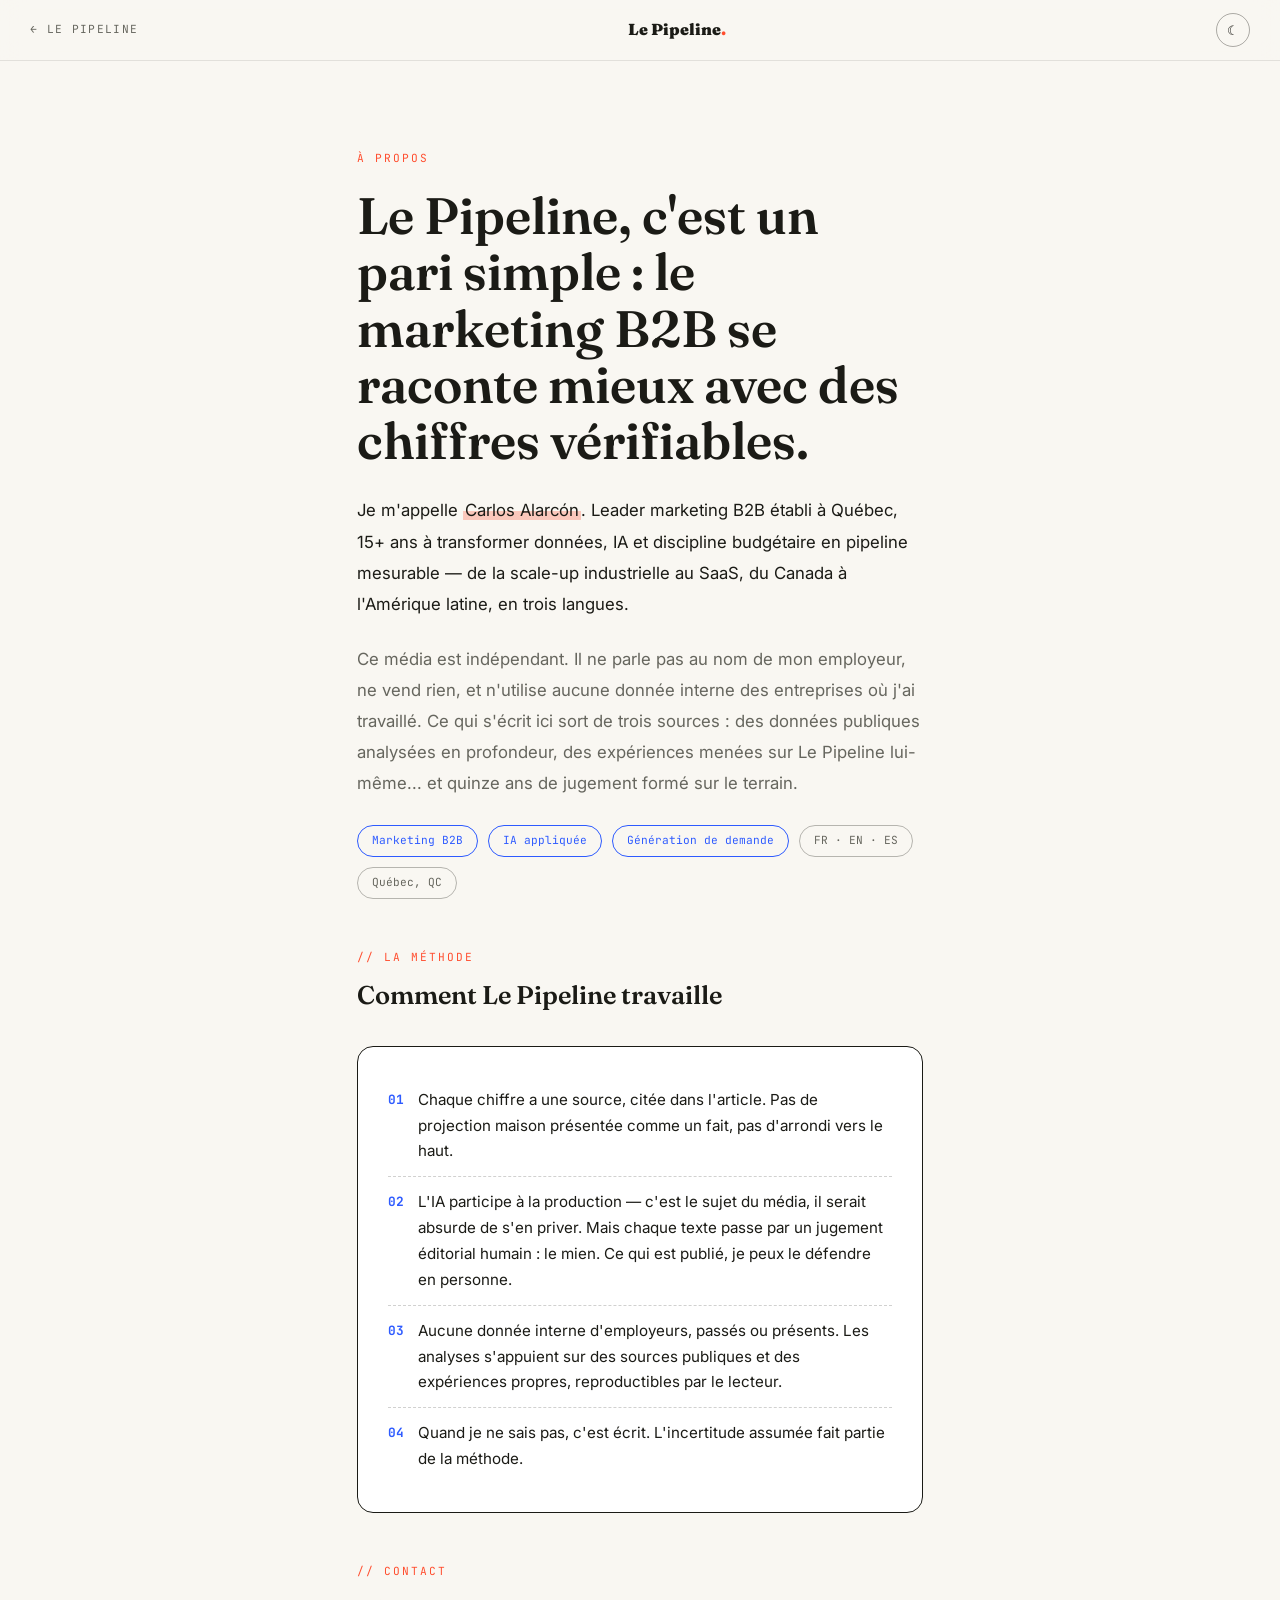
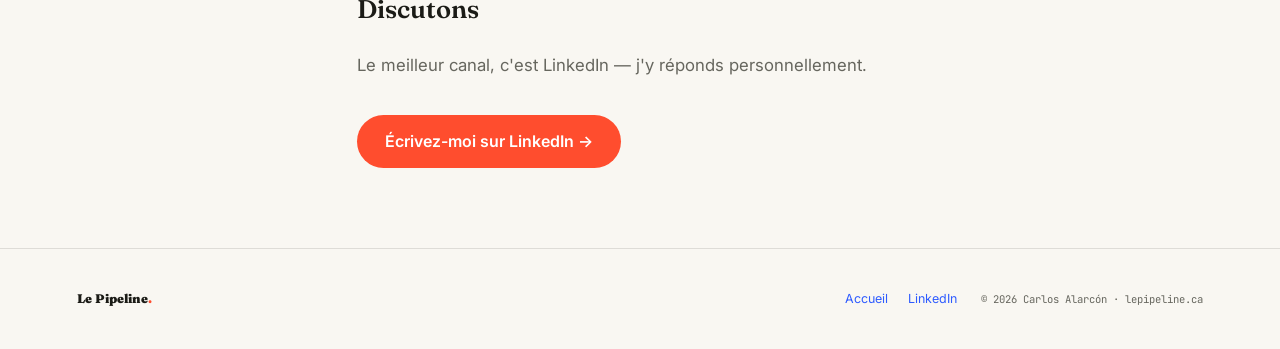
==== a-propos.html @ 9fed9476 "Le Pipeline v1 — site statique (home, article 965 milliards, à-propos, SEO)" ====
<!DOCTYPE html>
<html lang="fr">
<head>
<meta charset="UTF-8">
<meta name="viewport" content="width=device-width, initial-scale=1.0">
<title>À propos — Le Pipeline, par Carlos Alarcón</title>
<link rel="canonical" href="https://lepipeline.ca/a-propos.html">
<meta name="description" content="Qui écrit Le Pipeline : Carlos Alarcón, leader marketing B2B établi à Québec. 15+ ans, FR/EN/ES, et une méthode : des chiffres sourcés, zéro théorie recyclée.">
<script type="application/ld+json">
{"@context":"https://schema.org","@type":"ProfilePage","mainEntity":{"@type":"Person","name":"Carlos Alarcón","jobTitle":"Leader marketing B2B","description":"Leader marketing B2B établi à Québec. 15+ ans à transformer données, IA et discipline budgétaire en pipeline mesurable.","address":{"@type":"PostalAddress","addressLocality":"Québec","addressRegion":"QC","addressCountry":"CA"},"knowsLanguage":["fr","en","es"],"knowsAbout":["Marketing B2B","Génération de demande","Intelligence artificielle appliquée au marketing","Marketing operations","Go-to-Market international"],"sameAs":["https://ca.linkedin.com/in/alarconmarketing"],"url":"https://lepipeline.ca"}}
</script>
<link rel="preconnect" href="https://fonts.googleapis.com">
<link href="https://fonts.googleapis.com/css2?family=Fraunces:ital,opsz,wght@0,9..144,300;0,9..144,600;0,9..144,900;1,9..144,400&family=Inter:wght@400;500;600;700&family=JetBrains+Mono:wght@400;600&display=swap" rel="stylesheet">
<style>
  body[data-theme="dark"]{--bg:#0B0B10;--bg-2:#12121A;--fg:#F2EFE9;--dim:#9a9aa3;--fg-rgb:242,239,233;--glass:rgba(11,11,16,.75);--card:#12121A;--blue:#4D7CFE;}
  body[data-theme="light"]{--bg:#F9F7F2;--bg-2:#EFEBE2;--fg:#1B1B16;--dim:#66665e;--fg-rgb:27,27,22;--glass:rgba(249,247,242,.8);--card:#FFFFFF;--blue:#2E5BFF;}
  :root{--hot:#FF4D2E;--mono:'JetBrains Mono',ui-monospace,monospace;}
  *{margin:0;padding:0;box-sizing:border-box}
  body{background:var(--bg);color:var(--fg);font-family:'Inter',sans-serif;line-height:1.6;transition:background .6s,color .6s}
  ::selection{background:var(--hot);color:#fff}
  .topbar{position:fixed;top:0;left:0;right:0;z-index:50;display:flex;justify-content:space-between;align-items:center;
    padding:13px 30px;background:var(--glass);backdrop-filter:blur(12px);border-bottom:1px solid rgba(var(--fg-rgb),.1)}
  .topbar a{text-decoration:none;color:var(--fg)}
  .topbar .brand{font-family:'Fraunces',serif;font-weight:900;font-size:1rem}
  .topbar .back{font-family:var(--mono);font-size:.7rem;letter-spacing:.12em;color:var(--dim)}
  .theme-btn{width:34px;height:34px;border-radius:50%;border:1px solid rgba(var(--fg-rgb),.35);background:transparent;color:var(--fg);cursor:pointer}
  .wrap{max-width:720px;margin:0 auto;padding:150px 6vw 80px}
  .kicker{font-family:var(--mono);font-size:.7rem;letter-spacing:.18em;text-transform:uppercase;color:var(--hot);margin-bottom:20px}
  h1{font-family:'Fraunces',serif;font-weight:600;font-size:clamp(2rem,4.5vw,3.2rem);line-height:1.1;margin-bottom:26px}
  .wrap p{font-size:1.05rem;line-height:1.85;margin-bottom:24px;color:var(--fg)}
  .wrap p.dim{color:var(--dim)}
  mark{background:linear-gradient(transparent 55%, rgba(255,77,46,.28) 55%);color:inherit;padding:0 2px}
  .chips{display:flex;flex-wrap:wrap;gap:10px;margin:26px 0 40px}
  .chip{font-family:var(--mono);font-size:.7rem;border:1px solid rgba(var(--fg-rgb),.3);border-radius:99px;padding:6px 14px;color:var(--dim)}
  .chip.blue{border-color:var(--blue);color:var(--blue)}
  h2{font-family:'Fraunces',serif;font-weight:600;font-size:1.6rem;margin:50px 0 20px}
  h2 .no{font-family:var(--mono);font-size:.7rem;color:var(--hot);display:block;letter-spacing:.18em;margin-bottom:8px;font-weight:400}
  .methode{border:1.5px solid var(--fg);border-radius:16px;padding:28px 30px;background:var(--card);margin:30px 0}
  .methode .row{display:flex;gap:14px;padding:12px 0;border-bottom:1px dashed rgba(var(--fg-rgb),.2);font-size:.95rem;line-height:1.7}
  .methode .row:last-child{border-bottom:none}
  .methode .row b{color:var(--blue);font-family:var(--mono);font-size:.8rem;flex-shrink:0;padding-top:2px}
  .cta{display:inline-block;margin-top:10px;padding:14px 28px;border-radius:99px;font-weight:600;background:var(--hot);color:#fff;text-decoration:none}
  footer{border-top:1px solid rgba(var(--fg-rgb),.12);padding:40px 6vw;display:flex;justify-content:space-between;flex-wrap:wrap;gap:16px;font-size:.78rem;color:var(--dim)}
  footer .fbrand{font-family:'Fraunces',serif;font-weight:900;color:var(--fg)}
  footer a{color:var(--blue);text-decoration:none;margin-left:20px}
</style>
</head>
<body data-theme="light">
<div class="topbar">
  <a class="back" href="/">← LE PIPELINE</a>
  <a class="brand" href="/">Le Pipeline<span style="color:var(--hot)">.</span></a>
  <button class="theme-btn" id="themeBtn">☾</button>
</div>

<div class="wrap">
  <div class="kicker">À propos</div>
  <h1>Le Pipeline, c'est un pari simple : le marketing B2B se raconte mieux avec des chiffres vérifiables.</h1>

  <p>Je m'appelle <mark>Carlos Alarcón</mark>. Leader marketing B2B établi à Québec, 15+ ans à transformer données, IA et discipline budgétaire en pipeline mesurable — de la scale-up industrielle au SaaS, du Canada à l'Amérique latine, en trois langues.</p>

  <p class="dim">Ce média est indépendant. Il ne parle pas au nom de mon employeur, ne vend rien, et n'utilise aucune donnée interne des entreprises où j'ai travaillé. Ce qui s'écrit ici sort de trois sources : des données publiques analysées en profondeur, des expériences menées sur Le Pipeline lui-même... et quinze ans de jugement formé sur le terrain.</p>

  <div class="chips">
    <span class="chip blue">Marketing B2B</span>
    <span class="chip blue">IA appliquée</span>
    <span class="chip blue">Génération de demande</span>
    <span class="chip">FR · EN · ES</span>
    <span class="chip">Québec, QC</span>
  </div>

  <h2><span class="no">// LA MÉTHODE</span>Comment Le Pipeline travaille</h2>

  <div class="methode">
    <div class="row"><b>01</b><span>Chaque chiffre a une source, citée dans l'article. Pas de projection maison présentée comme un fait, pas d'arrondi vers le haut.</span></div>
    <div class="row"><b>02</b><span>L'IA participe à la production — c'est le sujet du média, il serait absurde de s'en priver. Mais chaque texte passe par un jugement éditorial humain : le mien. Ce qui est publié, je peux le défendre en personne.</span></div>
    <div class="row"><b>03</b><span>Aucune donnée interne d'employeurs, passés ou présents. Les analyses s'appuient sur des sources publiques et des expériences propres, reproductibles par le lecteur.</span></div>
    <div class="row"><b>04</b><span>Quand je ne sais pas, c'est écrit. L'incertitude assumée fait partie de la méthode.</span></div>
  </div>

  <h2><span class="no">// CONTACT</span>Discutons</h2>
  <p class="dim">Le meilleur canal, c'est LinkedIn — j'y réponds personnellement.</p>
  <a class="cta" href="https://ca.linkedin.com/in/alarconmarketing">Écrivez-moi sur LinkedIn →</a>
</div>

<footer>
  <div class="fbrand">Le Pipeline<span style="color:var(--hot)">.</span></div>
  <div>
    <a href="/">Accueil</a><a href="https://ca.linkedin.com/in/alarconmarketing">LinkedIn</a>
    <span style="margin-left:20px;font-family:var(--mono);font-size:.66rem">© 2026 Carlos Alarcón · lepipeline.ca</span>
  </div>
</footer>

<script>
function setTheme(t){document.body.dataset.theme=t;document.getElementById('themeBtn').textContent=t==='dark'?'☀':'☾';}
const h=new Date().getHours(); setTheme(h>=7&&h<19?'light':'dark');
document.getElementById('themeBtn').addEventListener('click',()=>setTheme(document.body.dataset.theme==='dark'?'light':'dark'));
</script>
</body>
</html>
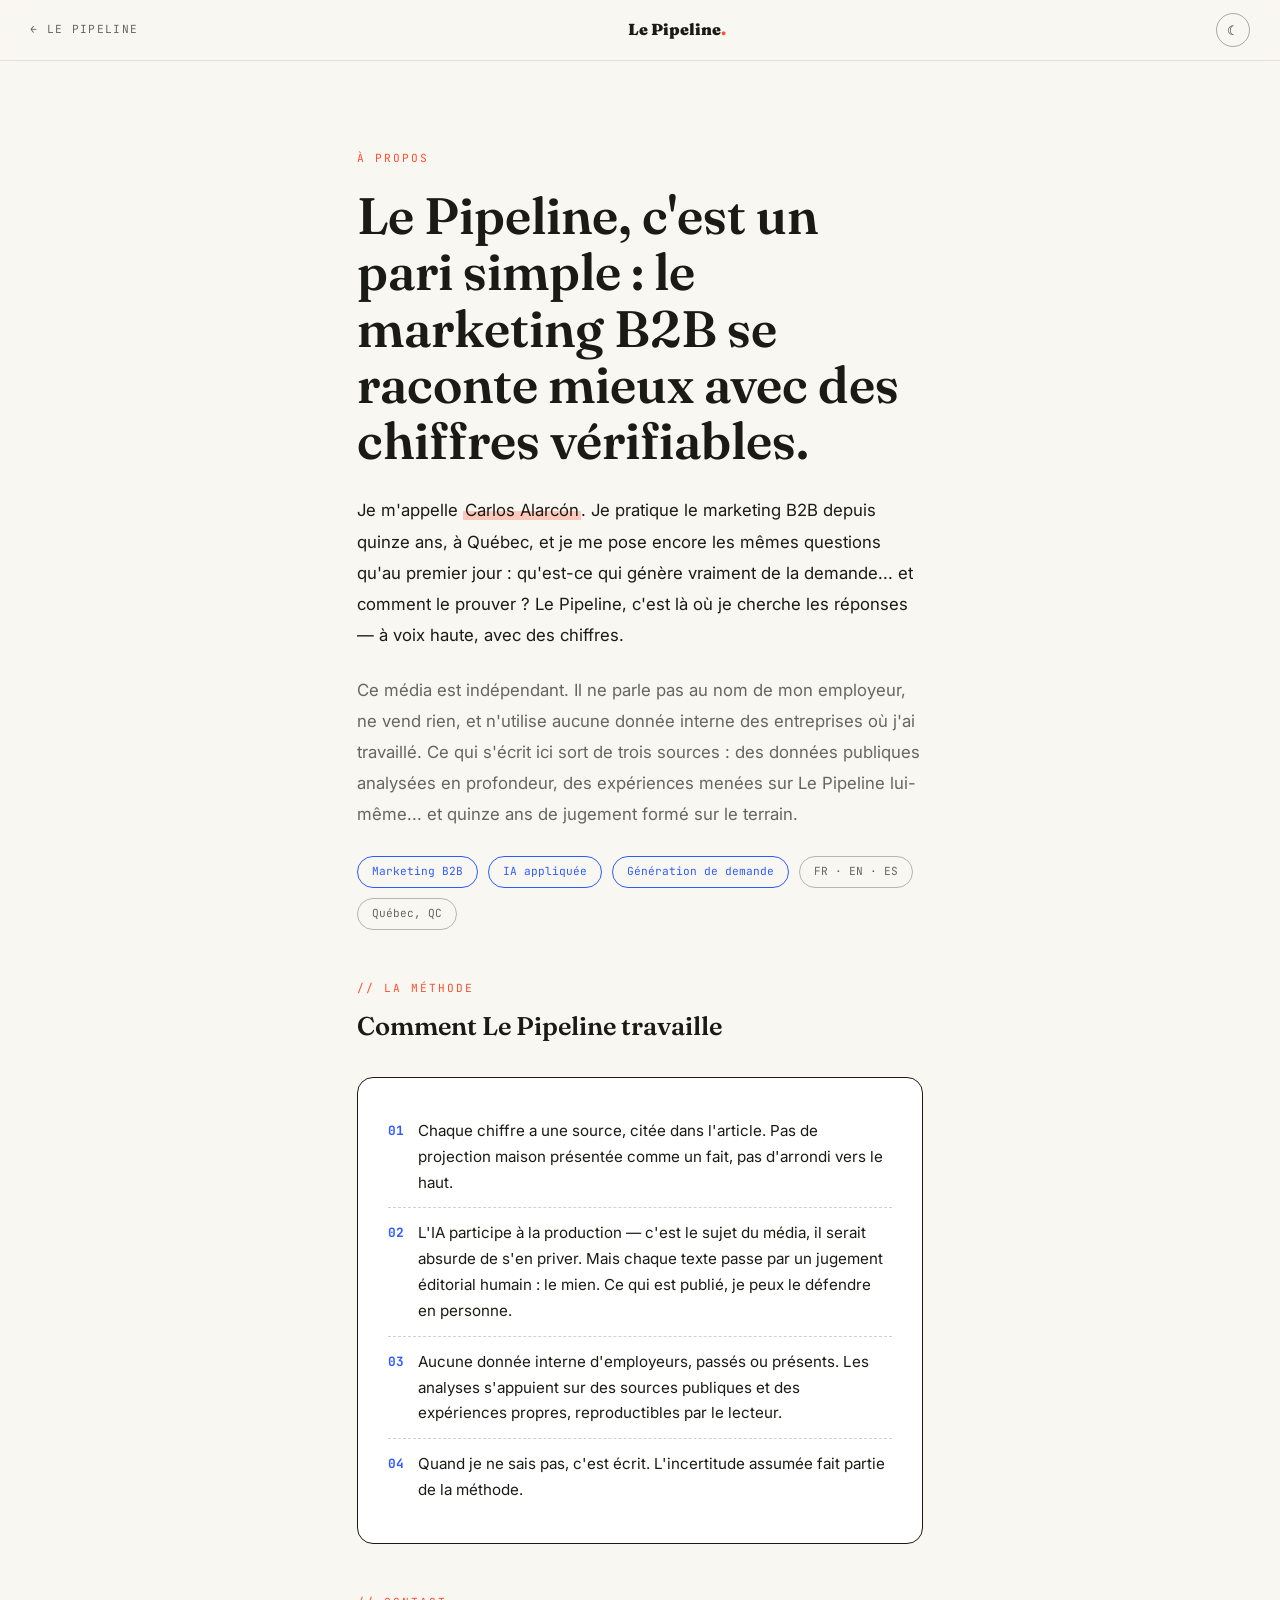
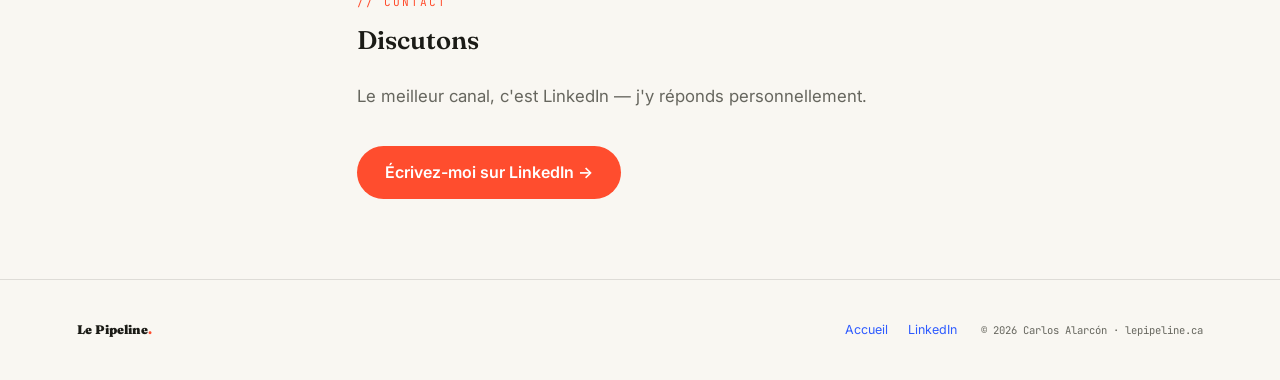
==== commit 2aac3560: "copy: aligner la bio (à-propos, home, byline, JSON-LD/meta) sur la nouvelle voix" ====
--- a/a-propos.html
+++ b/a-propos.html
@@ -5,9 +5,9 @@
 <meta name="viewport" content="width=device-width, initial-scale=1.0">
 <title>À propos — Le Pipeline, par Carlos Alarcón</title>
 <link rel="canonical" href="https://lepipeline.ca/a-propos.html">
-<meta name="description" content="Qui écrit Le Pipeline : Carlos Alarcón, leader marketing B2B établi à Québec. 15+ ans, FR/EN/ES, et une méthode : des chiffres sourcés, zéro théorie recyclée.">
+<meta name="description" content="Qui écrit Le Pipeline : Carlos Alarcón, marketing B2B à Québec depuis quinze ans. Une question, posée à voix haute avec des chiffres : qu'est-ce qui génère vraiment de la demande — et comment le prouver ?">
 <script type="application/ld+json">
-{"@context":"https://schema.org","@type":"ProfilePage","mainEntity":{"@type":"Person","name":"Carlos Alarcón","jobTitle":"Leader marketing B2B","description":"Leader marketing B2B établi à Québec. 15+ ans à transformer données, IA et discipline budgétaire en pipeline mesurable.","address":{"@type":"PostalAddress","addressLocality":"Québec","addressRegion":"QC","addressCountry":"CA"},"knowsLanguage":["fr","en","es"],"knowsAbout":["Marketing B2B","Génération de demande","Intelligence artificielle appliquée au marketing","Marketing operations","Go-to-Market international"],"sameAs":["https://ca.linkedin.com/in/alarconmarketing"],"url":"https://lepipeline.ca"}}
+{"@context":"https://schema.org","@type":"ProfilePage","mainEntity":{"@type":"Person","name":"Carlos Alarcón","jobTitle":"Leader marketing B2B","description":"Marketing B2B à Québec depuis quinze ans. Écrit Le Pipeline, un média indépendant qui cherche ce qui génère vraiment de la demande — et comment le prouver — avec des chiffres vérifiables.","address":{"@type":"PostalAddress","addressLocality":"Québec","addressRegion":"QC","addressCountry":"CA"},"knowsLanguage":["fr","en","es"],"knowsAbout":["Marketing B2B","Génération de demande","Intelligence artificielle appliquée au marketing","Marketing operations","Go-to-Market international"],"sameAs":["https://ca.linkedin.com/in/alarconmarketing"],"url":"https://lepipeline.ca"}}
 </script>
 <link rel="preconnect" href="https://fonts.googleapis.com">
 <link href="https://fonts.googleapis.com/css2?family=Fraunces:ital,opsz,wght@0,9..144,300;0,9..144,600;0,9..144,900;1,9..144,400&family=Inter:wght@400;500;600;700&family=JetBrains+Mono:wght@400;600&display=swap" rel="stylesheet">
@@ -56,7 +56,7 @@
   <div class="kicker">À propos</div>
   <h1>Le Pipeline, c'est un pari simple : le marketing B2B se raconte mieux avec des chiffres vérifiables.</h1>
 
-  <p>Je m'appelle <mark>Carlos Alarcón</mark>. Leader marketing B2B établi à Québec, 15+ ans à transformer données, IA et discipline budgétaire en pipeline mesurable — de la scale-up industrielle au SaaS, du Canada à l'Amérique latine, en trois langues.</p>
+  <p>Je m'appelle <mark>Carlos Alarcón</mark>. Je pratique le marketing B2B depuis quinze ans, à Québec, et je me pose encore les mêmes questions qu'au premier jour : qu'est-ce qui génère vraiment de la demande... et comment le prouver ? Le Pipeline, c'est là où je cherche les réponses — à voix haute, avec des chiffres.</p>
 
   <p class="dim">Ce média est indépendant. Il ne parle pas au nom de mon employeur, ne vend rien, et n'utilise aucune donnée interne des entreprises où j'ai travaillé. Ce qui s'écrit ici sort de trois sources : des données publiques analysées en profondeur, des expériences menées sur Le Pipeline lui-même... et quinze ans de jugement formé sur le terrain.</p>
 
